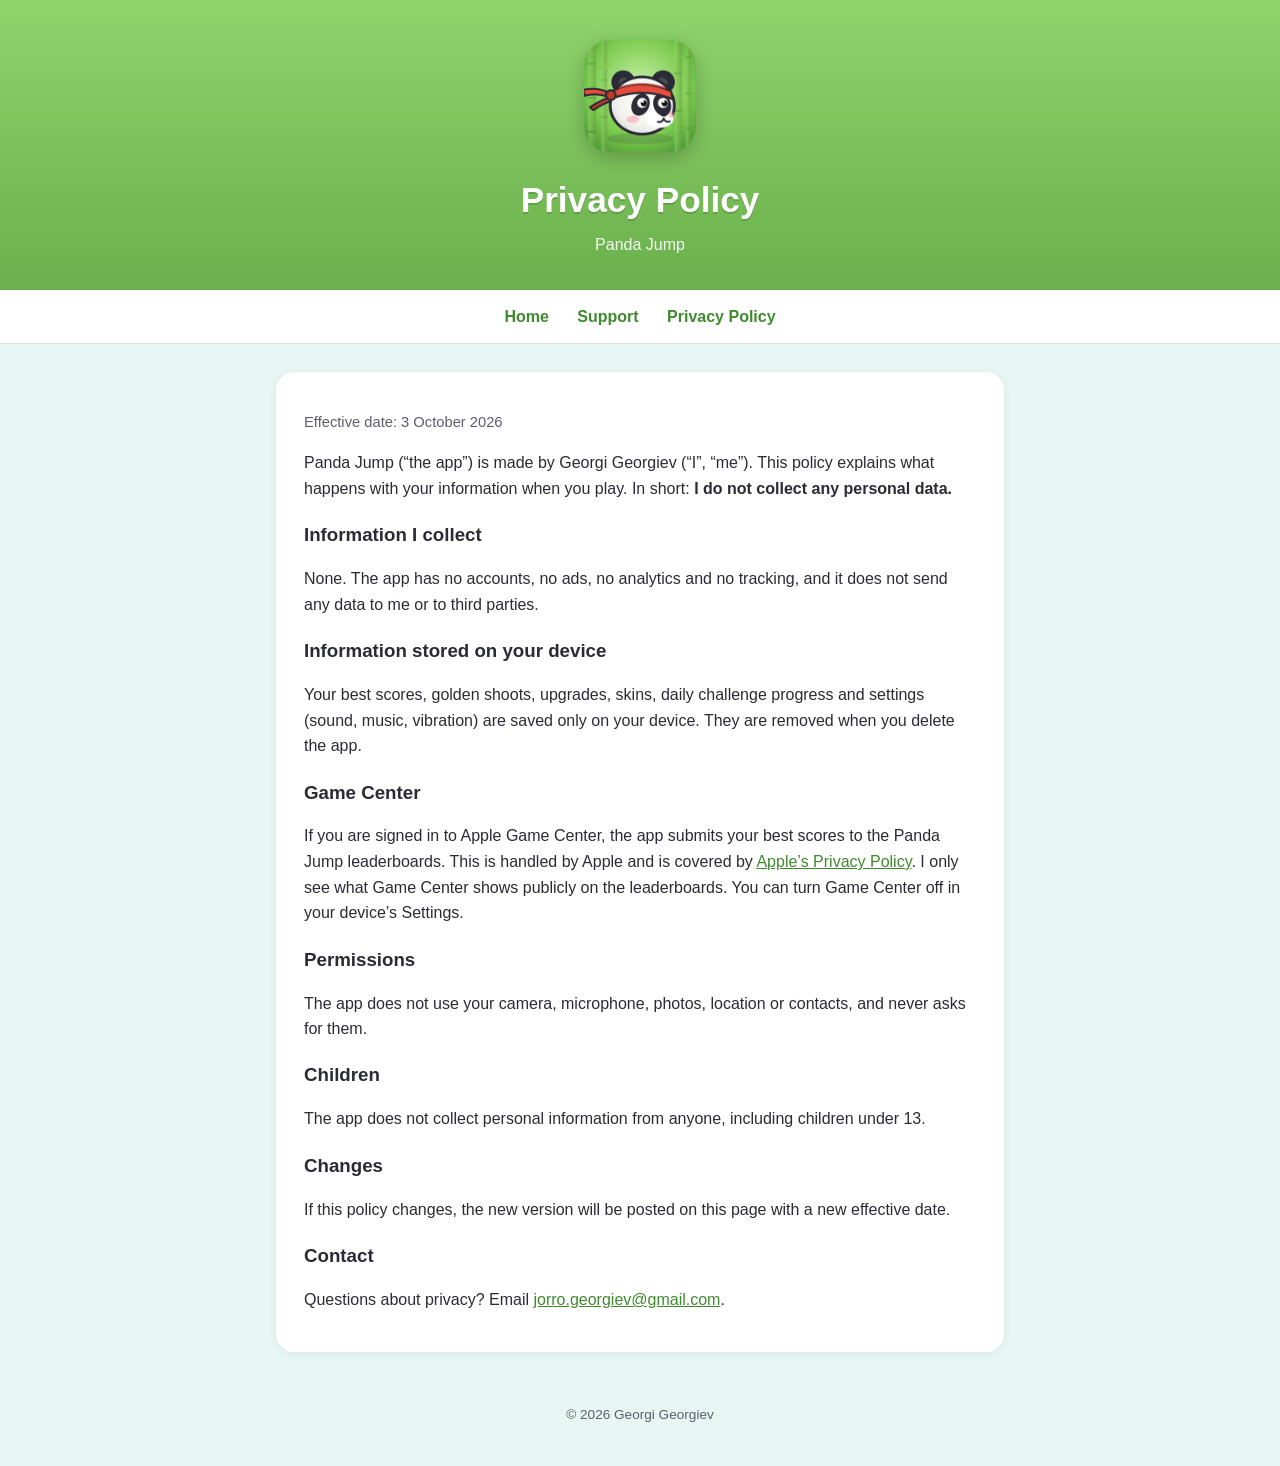
==== privacy.html @ 582b2ae7 "Update Panda Jump site" ====
<!DOCTYPE html>
<html lang="en">
<head>
  <meta charset="utf-8">
  <meta name="viewport" content="width=device-width, initial-scale=1">
  <title>Panda Jump — Privacy Policy</title>
  <link rel="icon" href="img/favicon.png">
  <link rel="stylesheet" href="style.css">
</head>
<body>
  <header>
    <img src="img/icon.png" alt="Panda Jump icon">
    <h1>Privacy Policy</h1>
    <p>Panda Jump</p>
  </header>
  <nav>
    <a href="./">Home</a>
    <a href="support.html">Support</a>
    <a href="privacy.html">Privacy Policy</a>
  </nav>
  <main>
    <div class="card">
      <p class="muted">Effective date: 3 October 2026</p>
      <p>Panda Jump (“the app”) is made by Georgi Georgiev (“I”, “me”). This policy explains what happens with your
        information when you play. In short: <b>I do not collect any personal data.</b></p>

      <h3>Information I collect</h3>
      <p>None. The app has no accounts, no ads, no analytics and no tracking, and it does not send any data to me
        or to third parties.</p>

      <h3>Information stored on your device</h3>
      <p>Your best scores, golden shoots, upgrades, skins, daily challenge progress and settings (sound, music,
        vibration) are saved only on your device. They are removed when you delete the app.</p>

      <h3>Game Center</h3>
      <p>If you are signed in to Apple Game Center, the app submits your best scores to the Panda Jump leaderboards.
        This is handled by Apple and is covered by
        <a href="https://www.apple.com/legal/privacy/">Apple’s Privacy Policy</a>. I only see what Game Center shows
        publicly on the leaderboards. You can turn Game Center off in your device’s Settings.</p>

      <h3>Permissions</h3>
      <p>The app does not use your camera, microphone, photos, location or contacts, and never asks for them.</p>

      <h3>Children</h3>
      <p>The app does not collect personal information from anyone, including children under 13.</p>

      <h3>Changes</h3>
      <p>If this policy changes, the new version will be posted on this page with a new effective date.</p>

      <h3>Contact</h3>
      <p>Questions about privacy? Email <a href="mailto:jorro.georgiev@gmail.com">jorro.georgiev@gmail.com</a>.</p>
    </div>
  </main>
  <footer>© 2026 Georgi Georgiev</footer>
</body>
</html>
---- style.css ----
:root {
  --green: #6ab04c;
  --green-dark: #3f8a2e;
  --ink: #2b2b35;
  --muted: #5d5d6e;
  --paper: #ffffff;
  --sky: #e7f6f2;
  --gold: #ffd54f;
}
* { box-sizing: border-box; }
body {
  margin: 0;
  font-family: -apple-system, BlinkMacSystemFont, "Segoe UI", Roboto, Helvetica, Arial, sans-serif;
  color: var(--ink);
  background: var(--sky);
  line-height: 1.6;
}
header {
  background: linear-gradient(180deg, #8fd36b, var(--green));
  color: #fff;
  text-align: center;
  padding: 40px 16px 32px;
}
header img { width: 112px; height: 112px; border-radius: 26px; box-shadow: 0 6px 18px rgba(0,0,0,.2); }
header h1 { margin: 12px 0 4px; font-size: 2.2rem; text-shadow: 0 2px 0 rgba(0,0,0,.15); }
header p { margin: 0; opacity: .95; }
nav { text-align: center; padding: 14px 16px; background: var(--paper); border-bottom: 1px solid #dde5d6; }
nav a { color: var(--green-dark); font-weight: 600; margin: 0 12px; text-decoration: none; }
nav a:hover { text-decoration: underline; }
main { max-width: 760px; margin: 28px auto; padding: 0 16px; }
.card { background: var(--paper); border-radius: 18px; padding: 24px 28px; box-shadow: 0 2px 10px rgba(0,0,0,.06); margin-bottom: 20px; }
h2 { margin-top: 0; }
h3 { margin-bottom: 4px; }
ul { padding-left: 22px; }
a { color: var(--green-dark); }
.muted { color: var(--muted); font-size: .92rem; }
.pandas { display: grid; grid-template-columns: repeat(auto-fit, minmax(180px, 1fr)); gap: 12px; }
.panda { border-radius: 14px; padding: 14px; background: #f3f8ee; }
.panda b { display: block; font-size: 1.1rem; }
footer { text-align: center; color: var(--muted); font-size: .85rem; padding: 24px 16px 40px; }
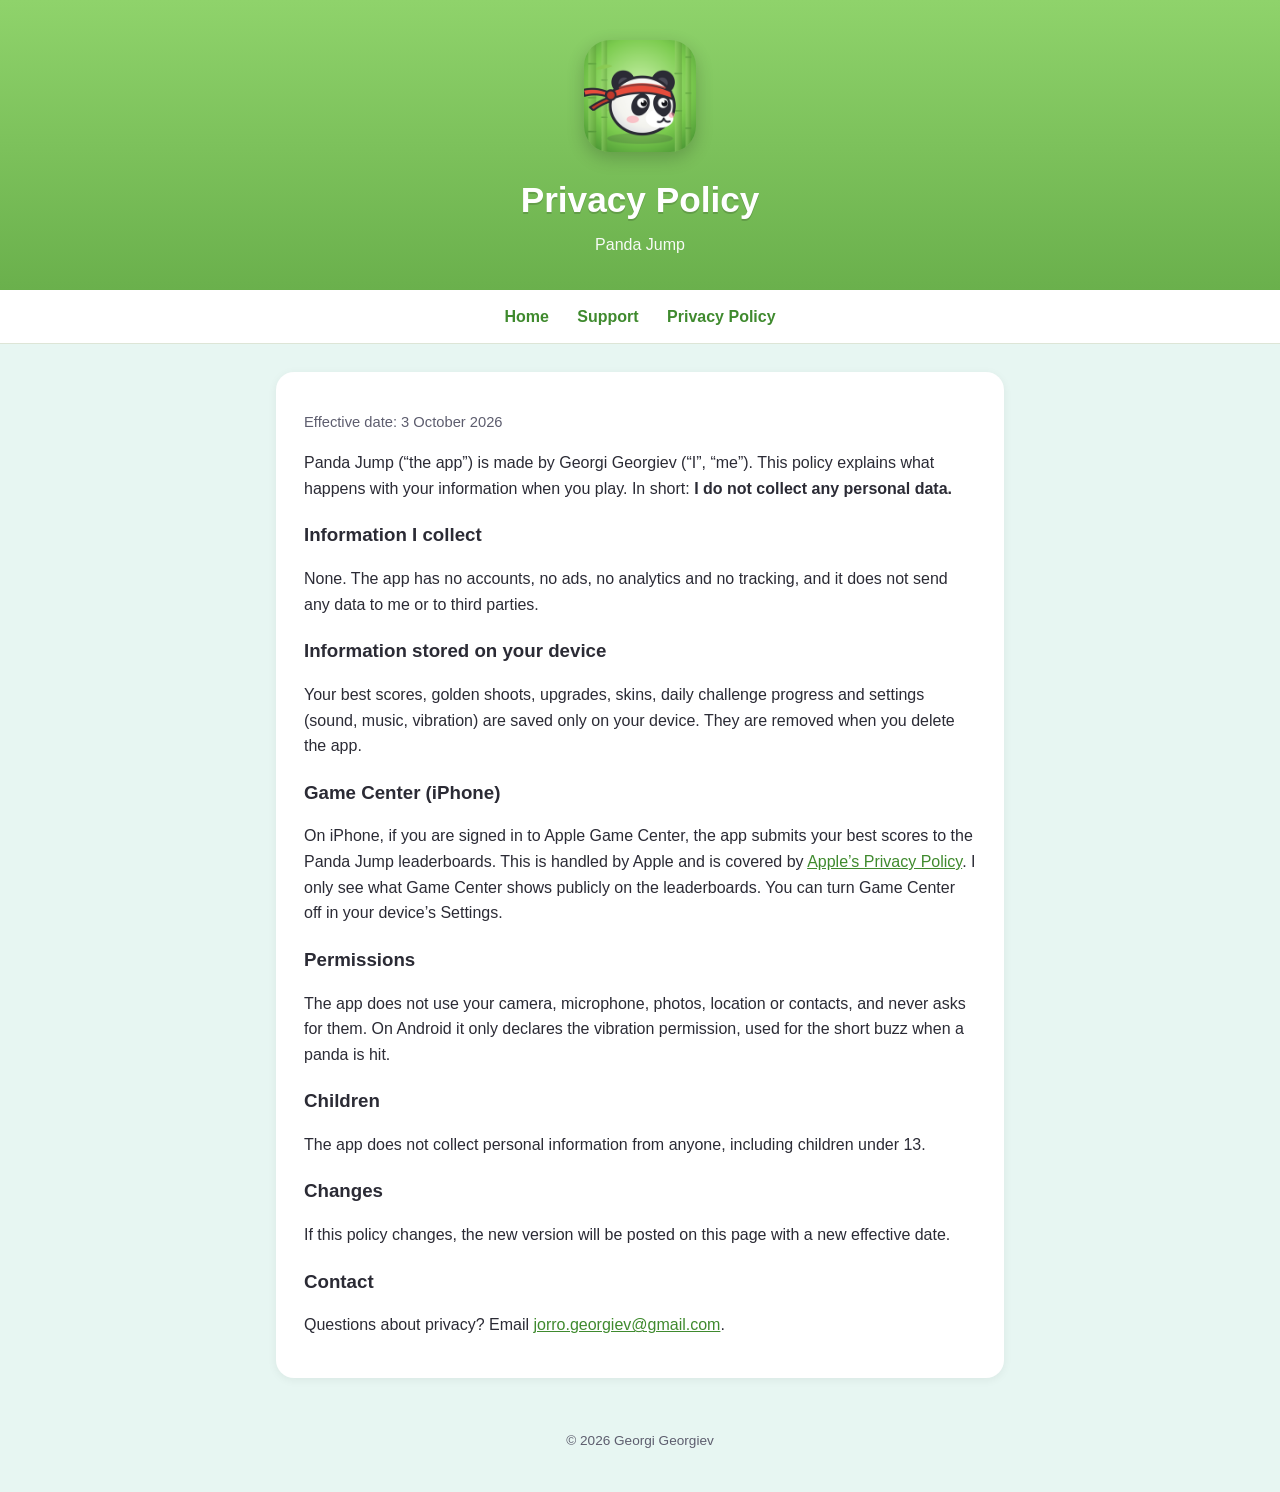
==== commit 2dbca3a5: "Update Panda Jump site" ====
--- a/privacy.html
+++ b/privacy.html
@@ -32,14 +32,15 @@
       <p>Your best scores, golden shoots, upgrades, skins, daily challenge progress and settings (sound, music,
         vibration) are saved only on your device. They are removed when you delete the app.</p>
 
-      <h3>Game Center</h3>
-      <p>If you are signed in to Apple Game Center, the app submits your best scores to the Panda Jump leaderboards.
+      <h3>Game Center (iPhone)</h3>
+      <p>On iPhone, if you are signed in to Apple Game Center, the app submits your best scores to the Panda Jump leaderboards.
         This is handled by Apple and is covered by
         <a href="https://www.apple.com/legal/privacy/">Apple’s Privacy Policy</a>. I only see what Game Center shows
         publicly on the leaderboards. You can turn Game Center off in your device’s Settings.</p>
 
       <h3>Permissions</h3>
-      <p>The app does not use your camera, microphone, photos, location or contacts, and never asks for them.</p>
+      <p>The app does not use your camera, microphone, photos, location or contacts, and never asks for them.
+        On Android it only declares the vibration permission, used for the short buzz when a panda is hit.</p>
 
       <h3>Children</h3>
       <p>The app does not collect personal information from anyone, including children under 13.</p>
